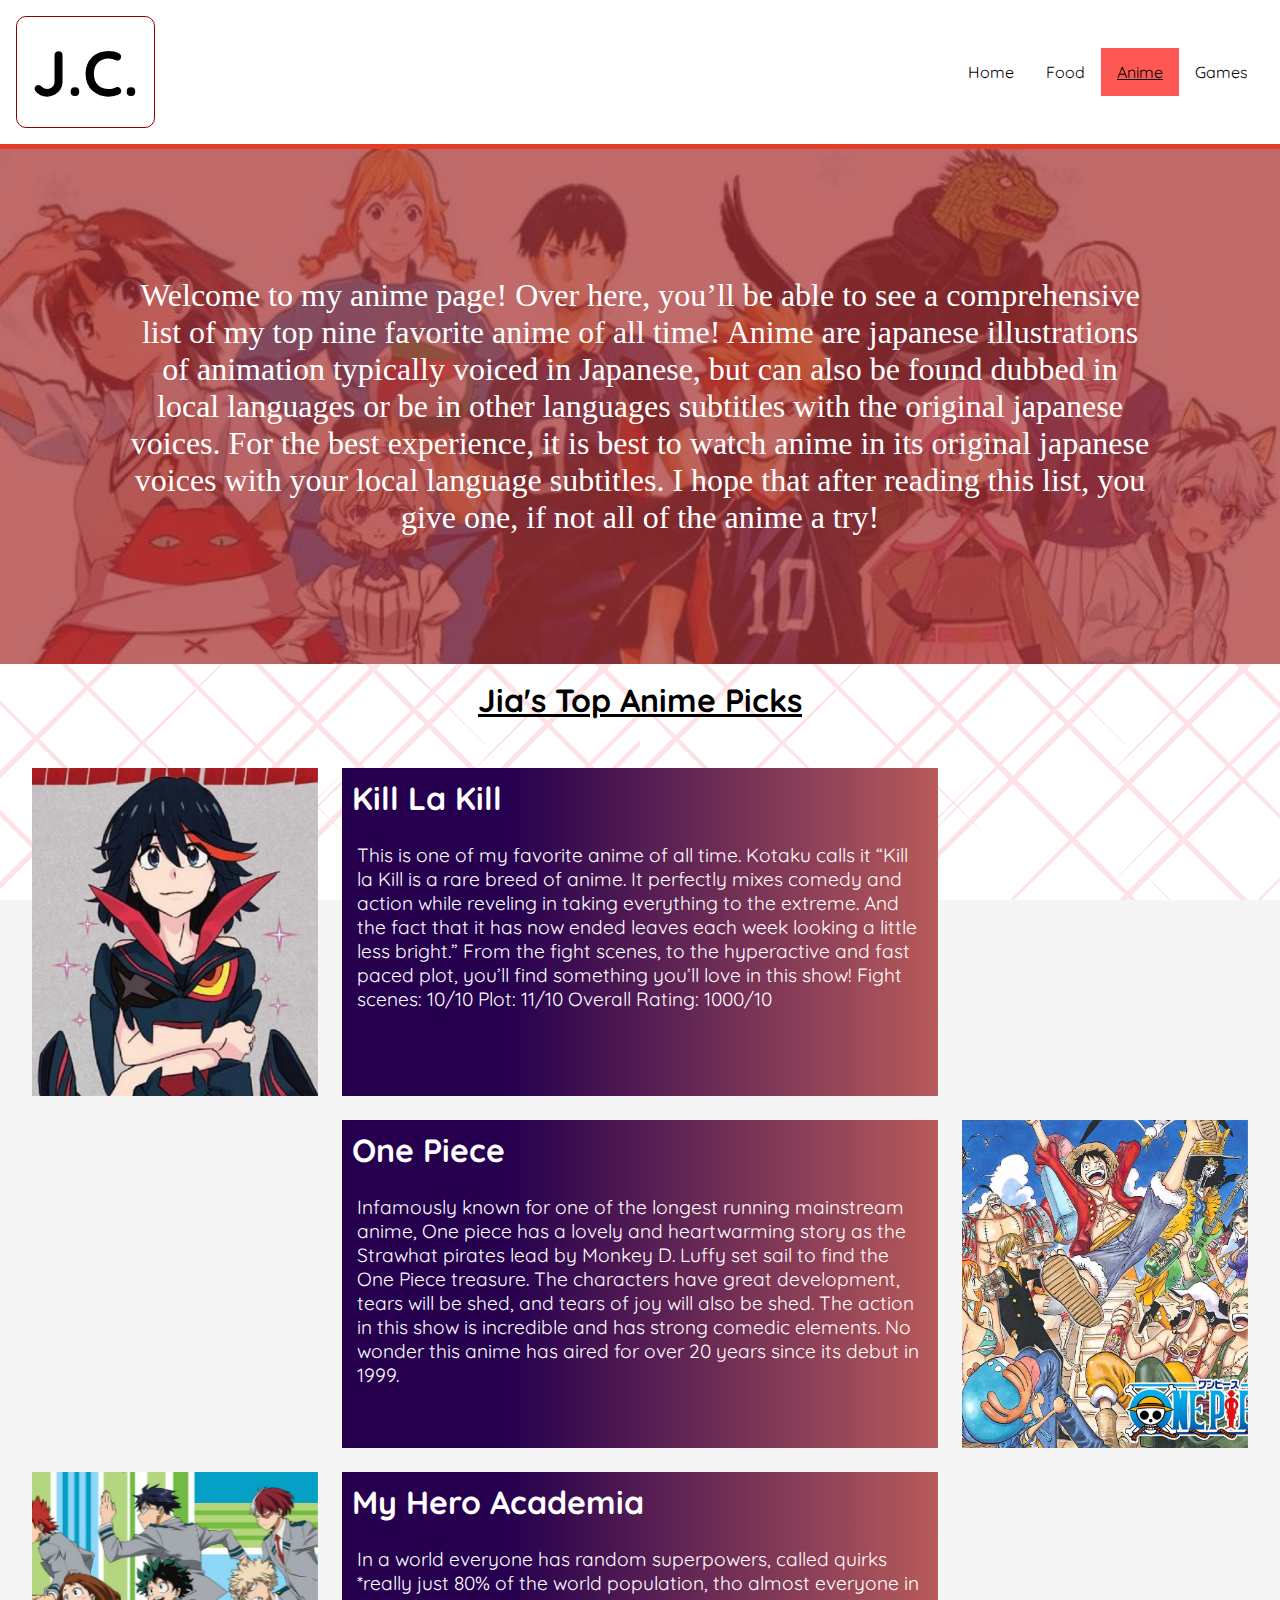
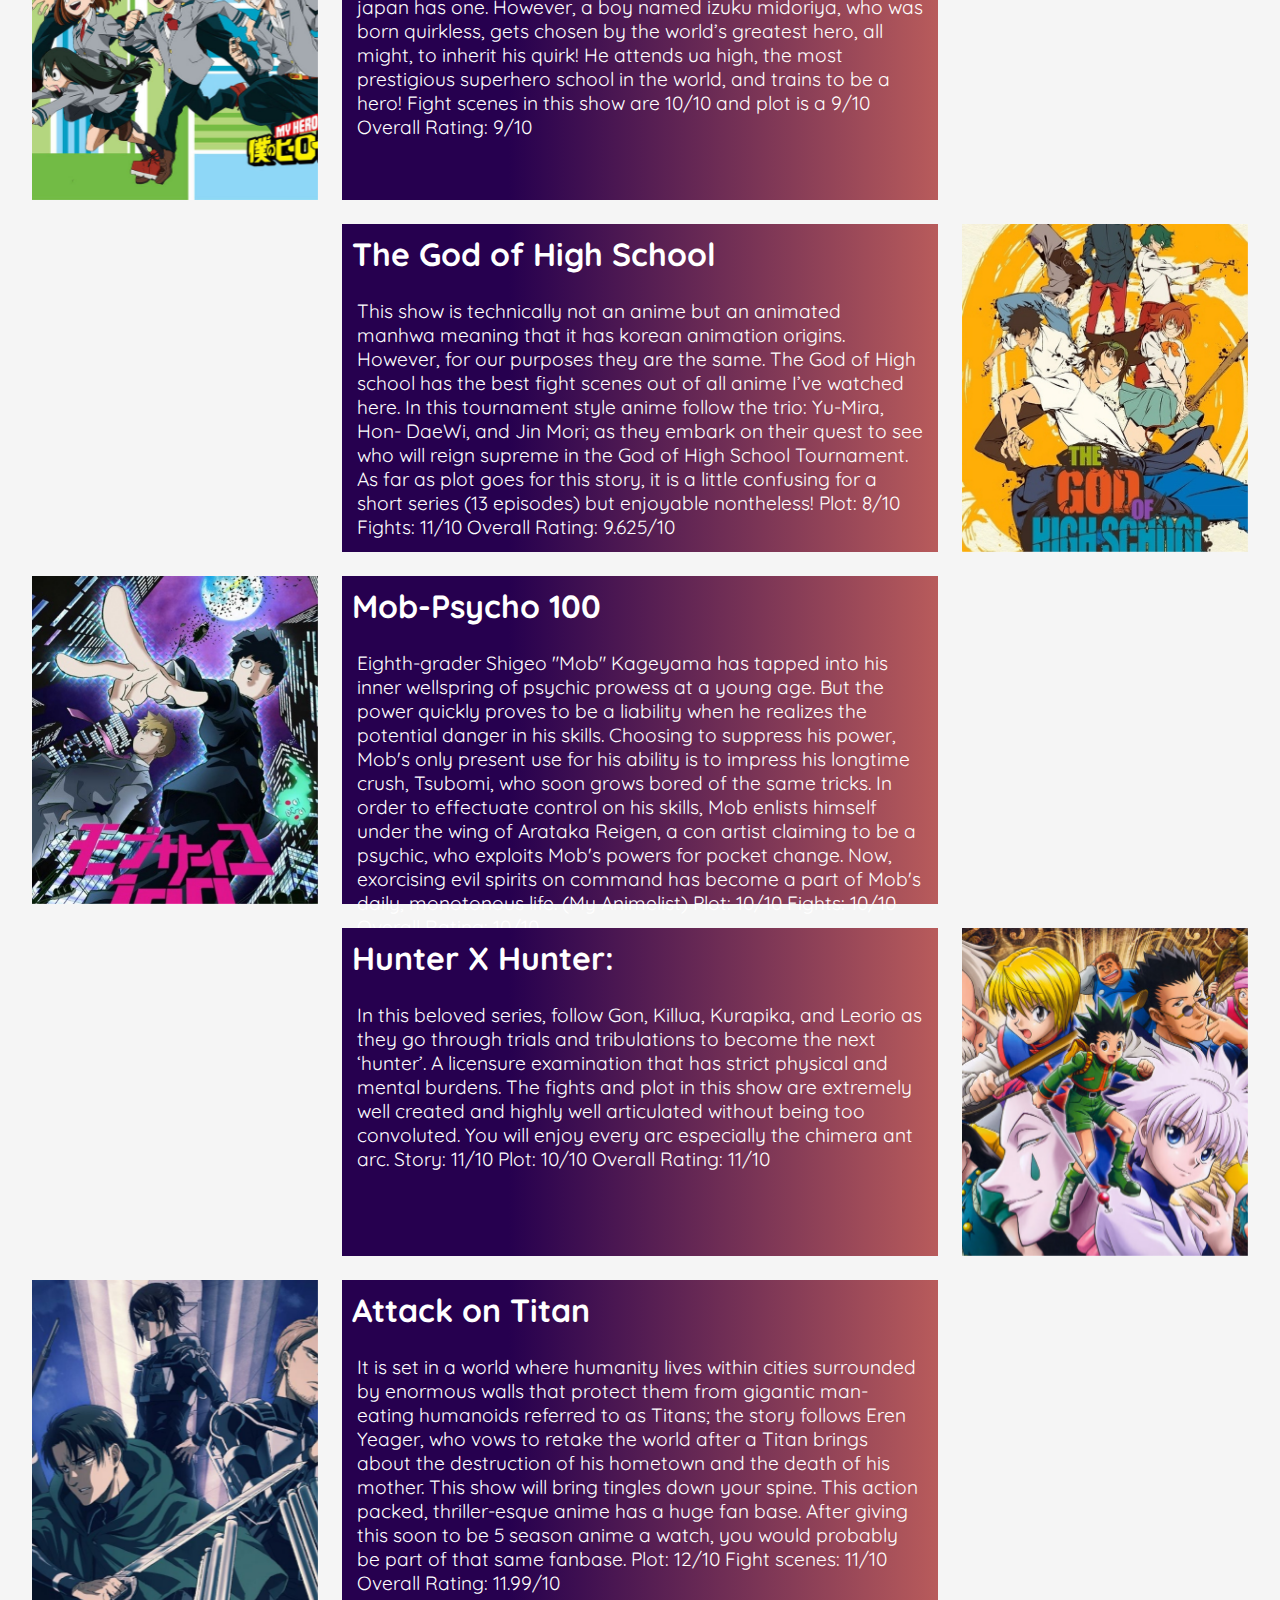
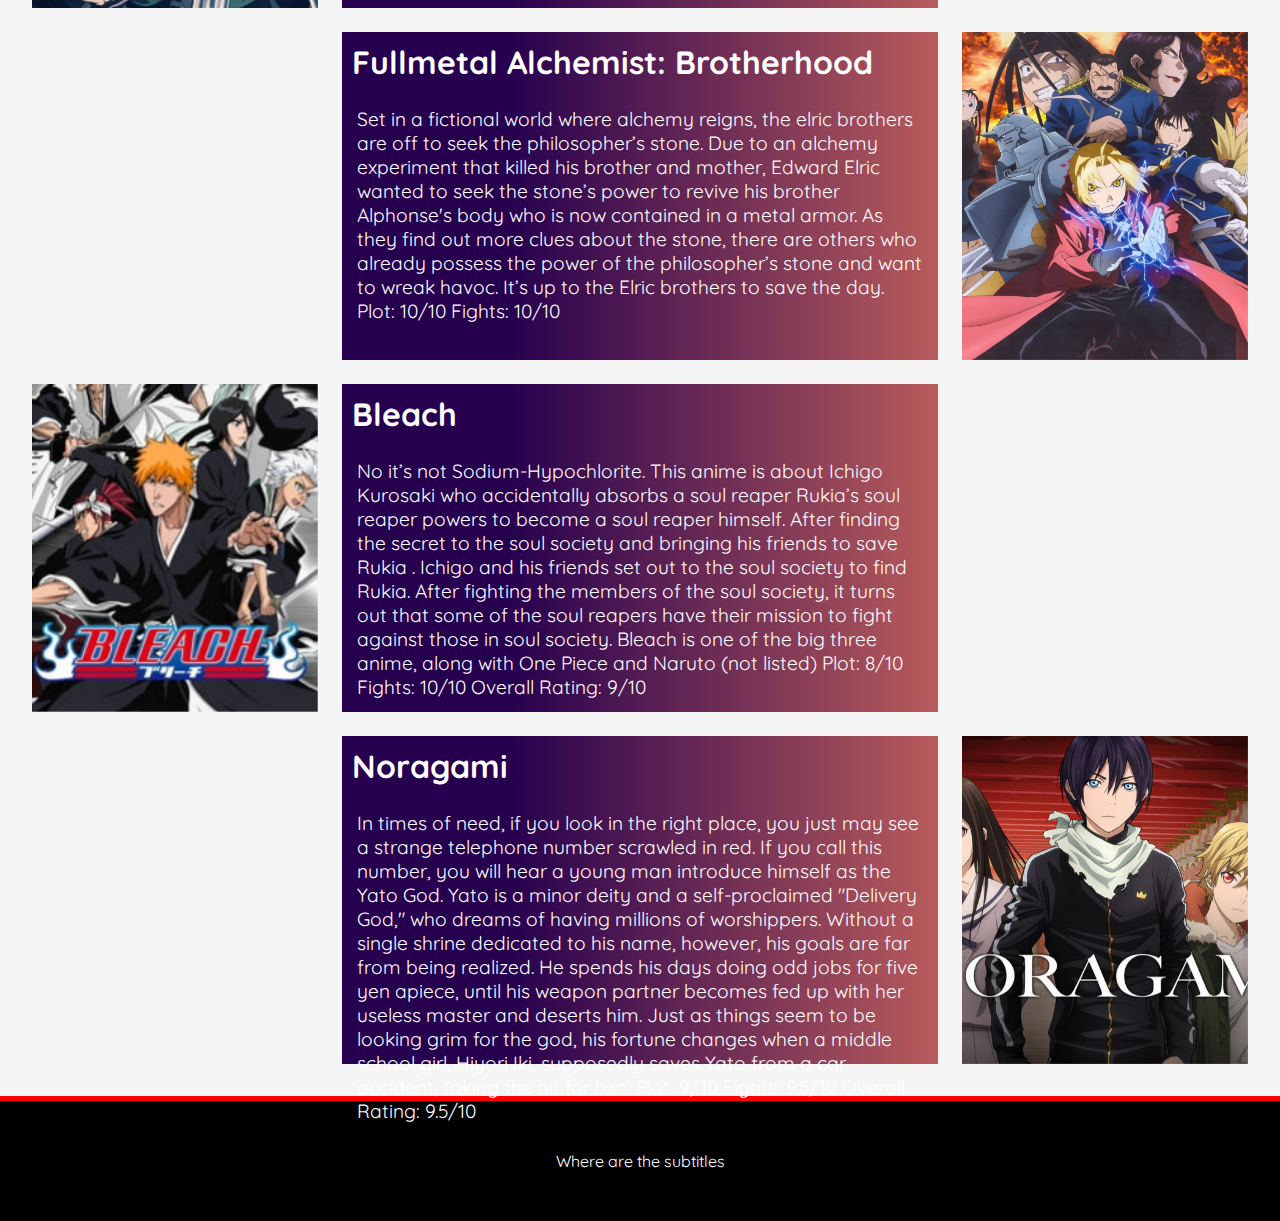
==== anime.html @ fa194b2b "Add files via upload" ====
<!DOCTYPE html> 
<html lang="en">
<head>
    <meta charset="UTF-8">
    <link href="styling.css" type="text/css" rel="stylesheet"/>
    <meta name="viewport" content="width=device-width, initial-scale=1.0">
    <link rel="stylesheet" href="https://fonts.googleapis.com/css?family=Quicksand">
    <title>homepage</title>
</head>

<body>
    <a class = "skip" href="#skip">Skip to Main Content</a>     
    <header>
        <h1>J.C.</h1>
        <nav>
            <ul class="nav_links">
                <li><a href="index.html">Home</a></li>
                <li><a href="food.html">Food</a></li>
                <li class="current"><a href="anime.html">Anime</a></li>
                <li><a href="games.html">Games</a></li>
            </ul>
        </nav>
    </header>

<div class="foodbio">
    <p>
        Welcome to my anime page! Over here, you’ll be able to see a comprehensive list of my top nine favorite anime of all time! 
        Anime are japanese illustrations of animation typically voiced in Japanese, but can also be found dubbed in local languages or 
        be in other languages subtitles with the original japanese voices. For the best experience, it is best to watch anime in its 
        original japanese voices with your local language subtitles. I hope that after reading this list, you give one, if not all of 
        the anime a try!

    </p>
    <img src="Images/animeimages.jpg" alt="anime">
</div>

<div class="foodtitle">
    <h1>Jia's Top Anime Picks</h1>
</div>

<div class="animecontainer" id="skip">
    <div class="animegallery">
        
        <div class= animepic1>
            <img src="Images/KLK_para.jpg" alt="klk" class="galleryimg">
        </div>

        <div class="animereview1">
            <h1>Kill La Kill</h1>
            <p>
                This is one of my favorite anime of all time.
                Kotaku calls it “Kill la Kill is a rare breed of anime. It perfectly mixes comedy and action while reveling in taking everything to the extreme. And the fact that it has now ended leaves each week looking a little less bright.” 
                From the fight scenes, to the hyperactive and fast paced plot, you’ll find something you’ll love in this show!
                Fight scenes: 10/10 Plot: 11/10
                Overall Rating: 1000/10
            </p>
        </div>

        <div class= animepic2>
            <img src="Images/onepieces.jpg" alt="op" class="galleryimg">
        </div>

        <div class="animereview2">
            <h1>One Piece</h1>
            <p>
                Infamously known for one of the longest running mainstream anime, 
                One piece has a lovely and heartwarming story as the Strawhat pirates lead by Monkey D. Luffy 
                set sail to find the One Piece treasure. The characters have great development, tears will be shed, and 
                tears of joy will also be shed. The action in this show is incredible and has strong comedic elements. 
                No wonder this anime has aired for over 20 years since its debut in 1999. 
            </p>
        </div>

        <div class= animepic3>
            <img src="Images/Myheroacademia.jpg" alt="bha" class="galleryimg">
        </div>

        <div class="animereview3">
            <h1>My Hero Academia</h1>
            <p>
                In a world everyone has random superpowers, called quirks *really just 80% of the world population, 
                tho almost everyone in japan has one. However, a boy named izuku midoriya, who was born quirkless, gets 
                chosen by the world’s greatest hero, all might, to inherit his quirk! He attends ua high, the most prestigious 
                superhero school in the world, and trains to be a hero! Fight scenes in this show are 10/10 and plot is a 9/10
                Overall Rating: 9/10
            </p>
        </div>

        <div class= animepic4>
            <img src="Images/TheGodofHighschool.jpg" alt="godhs" class="galleryimg">
        </div>

        <div class="animereview4">
            <h1>The God of High School</h1>
            <p>
                This show is technically not an anime but an animated manhwa meaning that it has korean animation origins. 
                However, for our purposes they are the same. The God of High school has the best fight scenes out of all anime 
                I’ve watched here. In this tournament style anime follow the trio: Yu-Mira, Hon- DaeWi, and Jin Mori; as they 
                embark on their quest to see who will reign supreme in the God of High School Tournament. As far as plot goes 
                for this story, it is a little confusing for a short series (13 episodes) but enjoyable nontheless!

                Plot: 8/10 Fights: 11/10
                Overall Rating: 9.625/10
                
            </p>
        </div>

        <div class= animepic5>
            <img src="Images/Mob_Psycho.jpg" alt="mob" class="galleryimg">
        </div>

        <div class="animereview5">
            <h1>Mob-Psycho 100</h1>
            <p>
                Eighth-grader Shigeo "Mob" Kageyama has tapped into his inner wellspring of psychic 
                prowess at a young age. But the power quickly proves to be a liability when he realizes 
                the potential danger in his skills. Choosing to suppress his power, Mob's only present use 
                for his ability is to impress his longtime crush, Tsubomi, who soon grows bored of the same tricks.
                In order to effectuate control on his skills, Mob enlists himself under the wing of 
                Arataka Reigen, a con artist claiming to be a psychic, who exploits Mob's powers for 
                pocket change. Now, exorcising evil spirits on command has become a part of Mob's daily, 
                monotonous life. (My Animelist) Plot: 10/10 Fights: 10/10
                Overall Rating: 10/10
                
            </p>
        </div>


        <div class= animepic6>
            <img src="Images/HunterxHunter.jpg" alt="hh" class="galleryimg">
        </div>

        <div class="animereview6">
            <h1>Hunter X Hunter:</h1>
            <p>
                In this beloved series, follow Gon, Killua, Kurapika, and Leorio as they go through trials 
                and tribulations to become the next ‘hunter’. A licensure examination that has strict physical 
                and mental burdens. The fights and plot in this show are extremely well created and highly well 
                articulated without being too convoluted. You will enjoy every arc especially the chimera ant arc. 
                Story: 11/10 Plot: 10/10
                Overall Rating: 11/10
                
                
            </p>
        </div>

        <div class= animepic7>
            <img src="Images/AttackonTitan.jpg" alt="aot" class="galleryimg">
        </div>

        <div class="animereview7">
            <h1>Attack on Titan</h1>
            <p>
                It is set in a world where humanity lives within cities surrounded by 
                enormous walls that protect them from gigantic man-eating humanoids referred 
                to as Titans; the story follows Eren Yeager, who vows to retake the world after 
                a Titan brings about the destruction of his hometown and the death of his mother. 
                This show will bring tingles down your spine. This action packed, thriller-esque 
                anime has a huge fan base. After giving this soon to be 5 season anime a watch, 
                you would probably be part of that same fanbase.
                Plot: 12/10 Fight scenes: 11/10
                Overall Rating: 11.99/10
                
            </p>
        </div>

        <div class= animepic8>
            <img src="Images/FMA.jpg" alt="fma" class="galleryimg">
        </div>

        <div class="animereview8">
            <h1>Fullmetal Alchemist: Brotherhood</h1>
            <p>
                Set in a fictional world where alchemy reigns, the elric brothers are off to seek the 
                philosopher’s stone. Due to an alchemy experiment that killed his brother and mother, 
                Edward Elric wanted to seek the stone’s power to revive his brother Alphonse's body 
                who is now contained in a metal armor. As they find out more clues about the stone, 
                there are others who already possess the power of the philosopher’s stone and want to 
                wreak havoc. It’s up to the Elric brothers to save the day.
                Plot: 10/10 Fights: 10/10
                
            </p>
        </div>

        <div class= animepic9>
            <img src="Images/Bleach_1.jpg" alt="Bleach" class="galleryimg">
        </div>

        <div class="animereview9">
            <h1>Bleach</h1>
            <p>
                No it’s not Sodium-Hypochlorite. This anime is about Ichigo Kurosaki 
                who accidentally absorbs a soul reaper Rukia’s soul reaper powers to become a 
                soul reaper himself. After finding the secret to the soul society and bringing his 
                friends to save Rukia . Ichigo and his friends set out to the soul society to find Rukia. 
                After fighting the members of the soul society, it turns out that some of the soul reapers 
                have their mission to fight against those in soul society. Bleach is one of the big three 
                anime, along with One Piece and Naruto (not listed)
                
                Plot: 8/10 Fights: 10/10 Overall Rating: 9/10
                
            </p>
        </div>

        <div class= animepic10>
            <img src="Images/Noragami.jpeg" alt="Bleach" class="galleryimg">
        </div>

        <div class="animereview10">
            <h1>Noragami</h1>
            <p>
                In times of need, if you look in the right place, you just may see a strange
                 telephone number scrawled in red. If you call this number, you will hear a young 
                 man introduce himself as the Yato God. Yato is a minor deity and a self-proclaimed 
                 "Delivery God," who dreams of having millions of worshippers. Without a single shrine 
                 dedicated to his name, however, his goals are far from being realized. He spends his 
                 days doing odd jobs for five yen apiece, until his weapon partner becomes fed up with 
                 her useless master and deserts him. Just as things seem to be looking grim for the god, 
                 his fortune changes when a middle school girl, Hiyori Iki, supposedly saves Yato from a 
                 car accident, taking the hit for him. 
                Plot: 9/10 Fights: 9.5/10 Overall Rating: 9.5/10
                
            </p>
        </div>


    </div>
</div>

<footer>
    <p>Where are the subtitles</p>
</footer>

</body>


</html>
---- styling.css ----
html, body, header, footer, hgroup, nav, article, section, figure,
figcaption, h1, h2, h3, ul, li, body, div, p, img {
    margin: 0;
    padding: 0;
    font-size: 100%;
    vertical-align: baseline;
    border: 0;
    
}

a.skip{
    background: white;
    left: 0;
    padding: 6px;
    position: absolute;
    top: -40px;
    -webkit-transition: top 1s ease-out;
    transition: top 1s ease-out;
    z-index: 1;
  }
  
  a.skip:focus{
    top:20px;
    color: black;
    text-decoration-style: solid;
  }
  
  *:focus{
    border: 2px solid black;
  }

/**
    This is the entire set up for the body, nav, header, and footer
**/

body{
    font-family: "Quicksand";
    background-image: url(Images/CUT.png);
    background-color: whitesmoke;
    background-attachment: fixed;
    background-repeat: repeat;
    background-size: 50%;
    margin: 0;

}

header {
    display: flex;
    justify-content: space-between;
    align-items: center;
    background-color: white;
    padding: 1em;
    border-bottom: 5px solid #e43c25;
}

header h1{
    font-size: 4em;
    color: black;
    text-align: left;
    border: 1px solid darkred;
    border-radius: 10px;
    padding: 15px;
}

footer{
    border-top: 5px solid red;
    background-color: black;
    color: white;
    padding: 50px;
    text-align: center;
}

ul {
    list-style-type: none;
    margin: 0;
    padding: 0;
    overflow: hidden;
    background-color: rgb(255, 255, 255);
  }
  
li {
    float: left;
  }
  
li a {
    display: inline-block;
    color: rgb(0, 0, 0);
    text-align: center;
    padding: 14px 16px;
    text-decoration: none;
  }
  
li a:hover:not(.active) {
    background-color: #b33d3d;
  }
  
ul li.current{
    background-color: #fd5853;
  }
li.current a{
    text-decoration: underline;
}

/**
    HomePage
**/

.bio{
    display: flex;
    padding-top: 2em;
    padding-bottom: 2em;
    padding-left: 15em;
    padding-right: 15em;
    font-family: "Oswald";
    background: rgb(36,0,0);
    background: linear-gradient(90deg, rgba(36,0,0,1) 53%, rgba(172,0,0,1) 100%);
    box-shadow: 0 8px 6px -6px black;
}

.biotextbox{
    padding: 1em;
    color: white;
    text-align: left;
    align-items: center;
}

.biotextbox h1{
    padding-bottom: .5em;
    font-size: 4em;
    border-bottom: 1px solid white;
}

.biotextbox p{
    padding-top: 2em;
    padding-bottom: 2em;
}

.jiapic img{
    margin-left: auto;
    margin-right: auto;
    border: 1px solid #ddd;
    border-radius: 4px;
    padding: 5px;
}
/**
    This is set up for everything in the container, gallary, and other things
**/

.biocontainer, .gamecontainer, .animecontainer{
    padding: 2em;
}

.biogallery{
    display: grid;
    grid-template-columns: repeat(8, 1fr);
    grid-template-rows: repeat(12, 5vw);
    grid-gap: 1.5rem;
    
}

.galleryimg{
    opacity: 1;
    width: 100%;
    height: 100%;
    object-fit: cover;
    display: block;
    transition: .5s ease;
    backface-visibility: hidden;
}

.biogallery p{
    display: flex;
    justify-content: center;
    color: white;
    font-size: 2em;
}

.pic1:hover, .pic2:hover, .pic3:hover, .pic4:hover, .pic5:hover, .pic6:hover{
    opacity: .1;
}

.overlay1, .overlay2, .overlay3, .overlay4, .overlay5, .overlay6{
    background-color:rebeccapurple;
    text-align: center;
    font-size: 1em;
    font-style: italic;
    padding-top: 9em;
}

.gallerytext img, .gallerytext2 img, .gallerytext3 img, .foodbio img{
    position: absolute;
    left: 0;
    top: 0;
    width: 100%;
    height: auto;
    opacity: 0.3;
    min-width: 100%;
    min-height: 100%
}

.gallerytext h1, .gallerytext2 h1, .gallerytext3 h1{
    color: white;
    font-size: 4em;
    font-style: italic;
    position: relative;
    z-index: 2;
    padding: 15px;
}

/**
    This is where the pictures, textbox placement on the grid goes.
**/

.gallerytext{
    position: relative;
    overflow: hidden;
    z-index: 2;
    background-color: brown;
    grid-column: 1 / span 4;
    grid-row: 1 / span 4;
    box-shadow: 0 8px 6px -6px black;
}

.pic1, .overlay1{
    transition: .5s ease;
    grid-column: 5 / span 2;
    grid-row: 1 / span 4;
    box-shadow: 0 8px 6px -6px black;
}

.pic2, .overlay2{
    transition: .5s ease;
    grid-column: 7 / span 2;
    grid-row: 1 / span 4;
    box-shadow: 0 8px 6px -6px black;
}

.gallerytext2{
    position: relative;
    overflow: hidden;
    z-index: 2;
    background-color: brown;
    grid-column: 5 / span 4;
    grid-row: 5 / span 4;
    box-shadow: 0 8px 6px -6px black;
}

.pic3, .overlay3{
    transition: .5s ease;
    grid-column: 1 / span 2;
    grid-row: 5 / span 4;
    box-shadow: 0 8px 6px -6px black;
}

.pic4, .overlay4{
    transition: .5s ease;
    grid-column: 3 / span 2;
    grid-row: 5 / span 4;
    box-shadow: 0 8px 6px -6px black;
}

.gallerytext3{
    position: relative;
    overflow: hidden;
    z-index: 2;
    background-color: brown;
    grid-column: 1 / span 4;
    grid-row: 9 / span 4;
    box-shadow: 0 8px 6px -6px black;
}

.pic5, .overlay5{
    transition: .5s ease;
    grid-column: 5 / span 2;
    grid-row: 9 / span 4;
    box-shadow: 0 8px 6px -6px black;
}

.pic6, .overlay6{
    transition: .5s ease;
    grid-column: 7 / span 2;
    grid-row: 9 / span 4;
    box-shadow: 0 8px 6px -6px black;
}

/**
    Food Page
**/

.foodbio{
    display: flex;
    position: relative;
    overflow: hidden;
    z-index: 2;
    padding: 8em;
    background-color: brown;
}

.foodbio p{
    color: white;
    font-size: 2em;
    align-content: center;
    z-index: 2;
    text-align: center;
    font-family: "Oswald";
}

.foodcontainer{
    margin: auto;
    display: flex;
    flex-wrap: wrap;
    justify-content: center;
    align-items: flex-start;
}

.foodtitle{
    color: rgb(0, 0, 0);
    text-align: center;
    font-size: 2em;
    padding: 0.5em;
    text-decoration: underline;
}

.foodcontainer h2{
    font-size: 2em;
}

.foodcontainer a:visited{
    color: purple;
}

.foodcontainer a:link{
    color: darkred;
}

.foodcontainer p{
    padding: 5px;
}

.review{
    margin: 10px;
    height: 425px;
    width: 425px;
    padding: 1em;
    background: rgba(122, 104, 104, 0.404);
    text-align: center;
}

.review img{
    margin-left: auto;
    margin-right: auto;
    border: 1px solid #ddd;
    border-radius: 4px;
    padding: 5px;
    width: 225px;
    height: 225px;
    object-fit: cover;
}

/**
    Video Game Page
**/

#gametext p{
    color: white;
    align-content: center;
    position: relative;
    overflow: hidden;
    z-index: 2;
    padding: 5em;
    font-size: 1.2em;
}
#gametext2 p, #gametext3 p{
    color: white;
    align-content: center;
    position: relative;
    padding: 5em;
    font-size: 1em;
}

#f2{
    animation-delay: -3s; 
}

.gameimg{
    animation-name: fade;
    animation-iteration-count: infinite;
    animation-duration: 10s;
    min-width: 100%;
    min-height: 100%
    
}

.textcontainer {
    font-style: italic;
    text-align: center;
    background-color: white;
    height: 25px;
  }
  

@keyframes fade {
    0% {opacity: .0;}
    20% {opacity: .3;}
    33% {opacity: .1;}
    53% {opacity: 0;}
}

/**
    Game Gallery
**/

.gamegallery{
    display: grid;
    grid-template-columns: repeat(8, 1fr);
    grid-template-rows: repeat(18, 5vw);
    grid-gap: 1.5rem;
}

.picturecaption {
    grid-column: 5 / span 4;
    grid-row: 5 / span 4;
    width: 100%;
    margin-bottom: 25px;
  }

.filler{
    grid-column: 5 / span 4;
    grid-row: 1 / span 4;
}

.picturecaption2 {
    grid-column: 1 / span 4;
    grid-row: 5 / span 4;
    width: 100%;
    margin-bottom: 25px;
  }

.gamevideo{
    display: flex;
    align-items: center;
    justify-content: center;
    min-width: 100%; 
    min-height: 100%;
    width: auto; 
    height: auto; 
    grid-column: 1 / span 4;
    grid-row: 9 / span 4;
}

.gametext {
    grid-column: 5 / span 4;
    grid-row: 9 / span 4;
    background-color: brown;
  }

.gamevideo2{
    display: flex;
    align-items: center;
    justify-content: center;
    min-width: 100%; 
    min-height: 100%;
    width: auto; 
    height: auto;
    grid-column: 5 / span 4;
    grid-row: 13 / span 4;
}

.gametext2{
    grid-column: 1 / span 4;
    grid-row: 13 / span 4;
    background-color: brown;
  }


/**
  Anime Page
**/

.animegallery{
    display: grid;
    grid-template-columns: repeat(8, 1fr);
    grid-template-rows: repeat(40, 5vw);
    grid-gap: 1.5rem;
}

.animecontainer h1{
    font-size: 2em;
    padding: 10px;
    color: white;
}

.animecontainer p{
    padding: 15px;
    font-size: 1.2em;
    color: white;
}

.animepic1{
    grid-column: 1 / span 2;
    grid-row: 1 / span 4;
}

.animereview1{
    grid-column: 3 / span 4;
    grid-row: 1 / span 4;
    background: rgb(38,0,79);
    background: linear-gradient(90deg, rgba(38,0,79,1) 28%, rgba(184,91,91,1) 100%);
}

.animepic2{
    grid-column: 7 / span 2;
    grid-row: 5 / span 4;
}

.animereview2{
    grid-column: 3 / span 4;
    grid-row: 5 / span 4;
    background: rgb(38,0,79);
    background: linear-gradient(90deg, rgba(38,0,79,1) 28%, rgba(184,91,91,1) 100%);
}

.animepic3{
    grid-column: 1 / span 2;
    grid-row: 9 / span 4;
}

.animereview3{
    grid-column: 3 / span 4;
    grid-row: 9 / span 4;
    background: rgb(38,0,79);
    background: linear-gradient(90deg, rgba(38,0,79,1) 28%, rgba(184,91,91,1) 100%);
}

.animepic4{
    grid-column: 7 / span 2;
    grid-row: 13 / span 4;
}

.animereview4{
    grid-column: 3 / span 4;
    grid-row: 13 / span 4;
    background: rgb(38,0,79);
    background: linear-gradient(90deg, rgba(38,0,79,1) 28%, rgba(184,91,91,1) 100%);
}

.animepic5{
    grid-column: 1 / span 2;
    grid-row: 17 / span 4;
}

.animereview5{
    grid-column: 3 / span 4;
    grid-row: 17 / span 4;
    background: rgb(38,0,79);
    background: linear-gradient(90deg, rgba(38,0,79,1) 28%, rgba(184,91,91,1) 100%);
}

.animepic6{
    grid-column: 7 / span 2;
    grid-row: 21 / span 4;
}

.animereview6{
    grid-column: 3 / span 4;
    grid-row: 21 / span 4;
    background: rgb(38,0,79);
    background: linear-gradient(90deg, rgba(38,0,79,1) 28%, rgba(184,91,91,1) 100%);
}

.animepic7{
    grid-column: 1 / span 2;
    grid-row: 25 / span 4;
}

.animereview7{
    grid-column: 3 / span 4;
    grid-row: 25 / span 4;
    background: rgb(38,0,79);
    background: linear-gradient(90deg, rgba(38,0,79,1) 28%, rgba(184,91,91,1) 100%);
}

.animepic8{
    grid-column: 7 / span 2;
    grid-row: 29 / span 4;
}

.animereview8{
    grid-column: 3 / span 4;
    grid-row: 29 / span 4;
    background: rgb(38,0,79);
    background: linear-gradient(90deg, rgba(38,0,79,1) 28%, rgba(184,91,91,1) 100%);
}

.animepic9{
    grid-column: 1 / span 2;
    grid-row: 33 / span 4;
}

.animereview9{
    grid-column: 3 / span 4;
    grid-row: 33 / span 4;
    background: rgb(38,0,79);
    background: linear-gradient(90deg, rgba(38,0,79,1) 28%, rgba(184,91,91,1) 100%);
}

.animepic10{
    grid-column: 7 / span 2;
    grid-row: 37 / span 4;
}

.animereview10{
    grid-column: 3 / span 4;
    grid-row: 37 / span 4;
    background: rgb(38,0,79);
    background: linear-gradient(90deg, rgba(38,0,79,1) 28%, rgba(184,91,91,1) 100%);
}


@media screen and (max-width: 850px){
    
    header{
        flex-direction: column;
        flex-wrap: wrap;
        align-items: center;
        justify-content: unset;
    }

    .bio{
        padding: 10px;
        flex-direction: column;
        align-items: center;
    }

    .nav_links{
        padding-top: 10px;
    }
    
    /**
        Bio Stuff
    **/
    .biocontainer, .overlay1, .overlay2, 
    .overlay3, .overlay4, .overlay5, .overlay6{
        display: flex;
        flex-direction: column;
        justify-content: center;
        padding:unset;
    }

    .biocontainer img, .foodbio img, .animecontainer img{
        flex-shrink: 0;
        min-width: 100%;
        min-height: 100%
    }

    .biocontainer p{
        display: flex;
        font-size: 100%;
    }

    .biocontainer h1{
        font-size: 1.5em;
    }

    /**
        Food Stuff
    **/

    .foodbio{
        padding: 2em;
    }
    .foodbio p{
        font-size: unset;
    }

    .review{
        flex-direction: column;
    }

    /**
        Anime Stuff
    **/
    .animecontainer{
        display: flex;
    }

    .animecontainer h1{
        font: unset;
        padding-bottom: unset;
    }

    .animecontainer p{
        display: flex;
        overflow: hidden;
        font-size: 6.5px;
    }
    
}
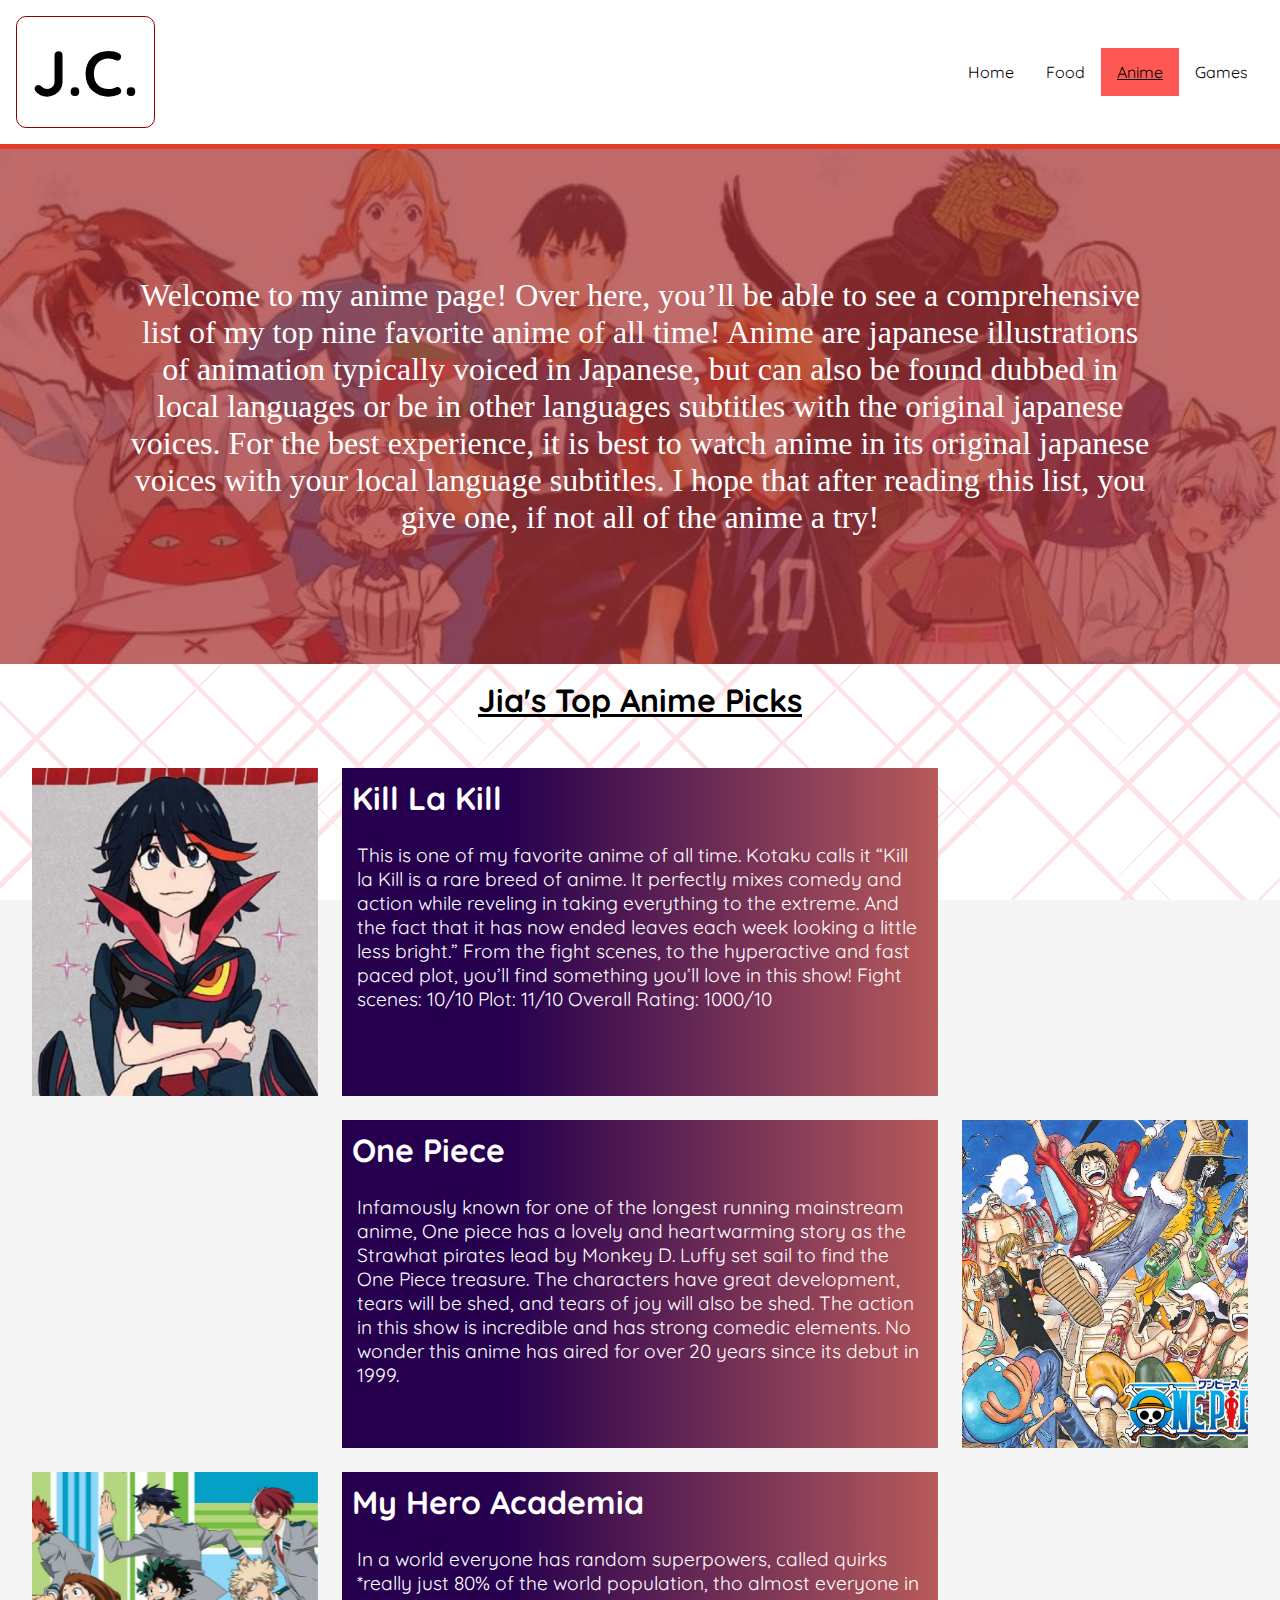
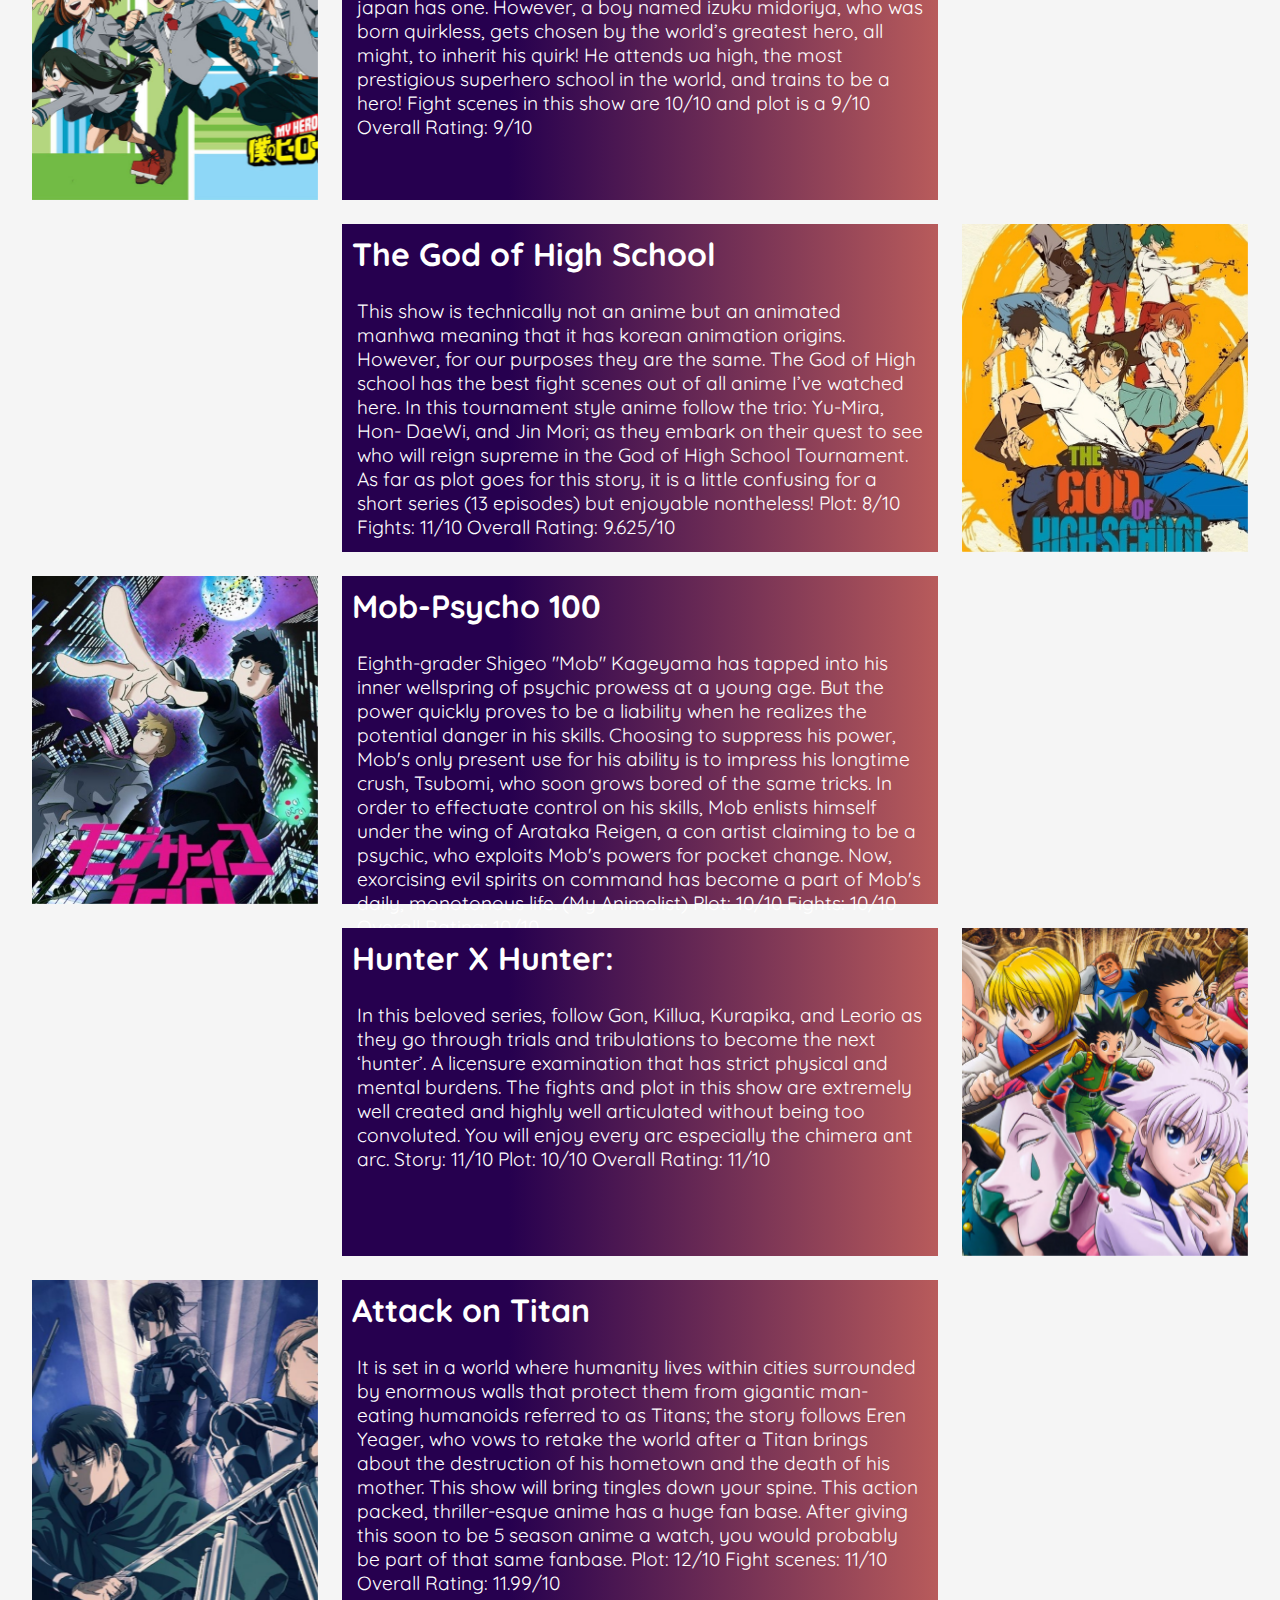
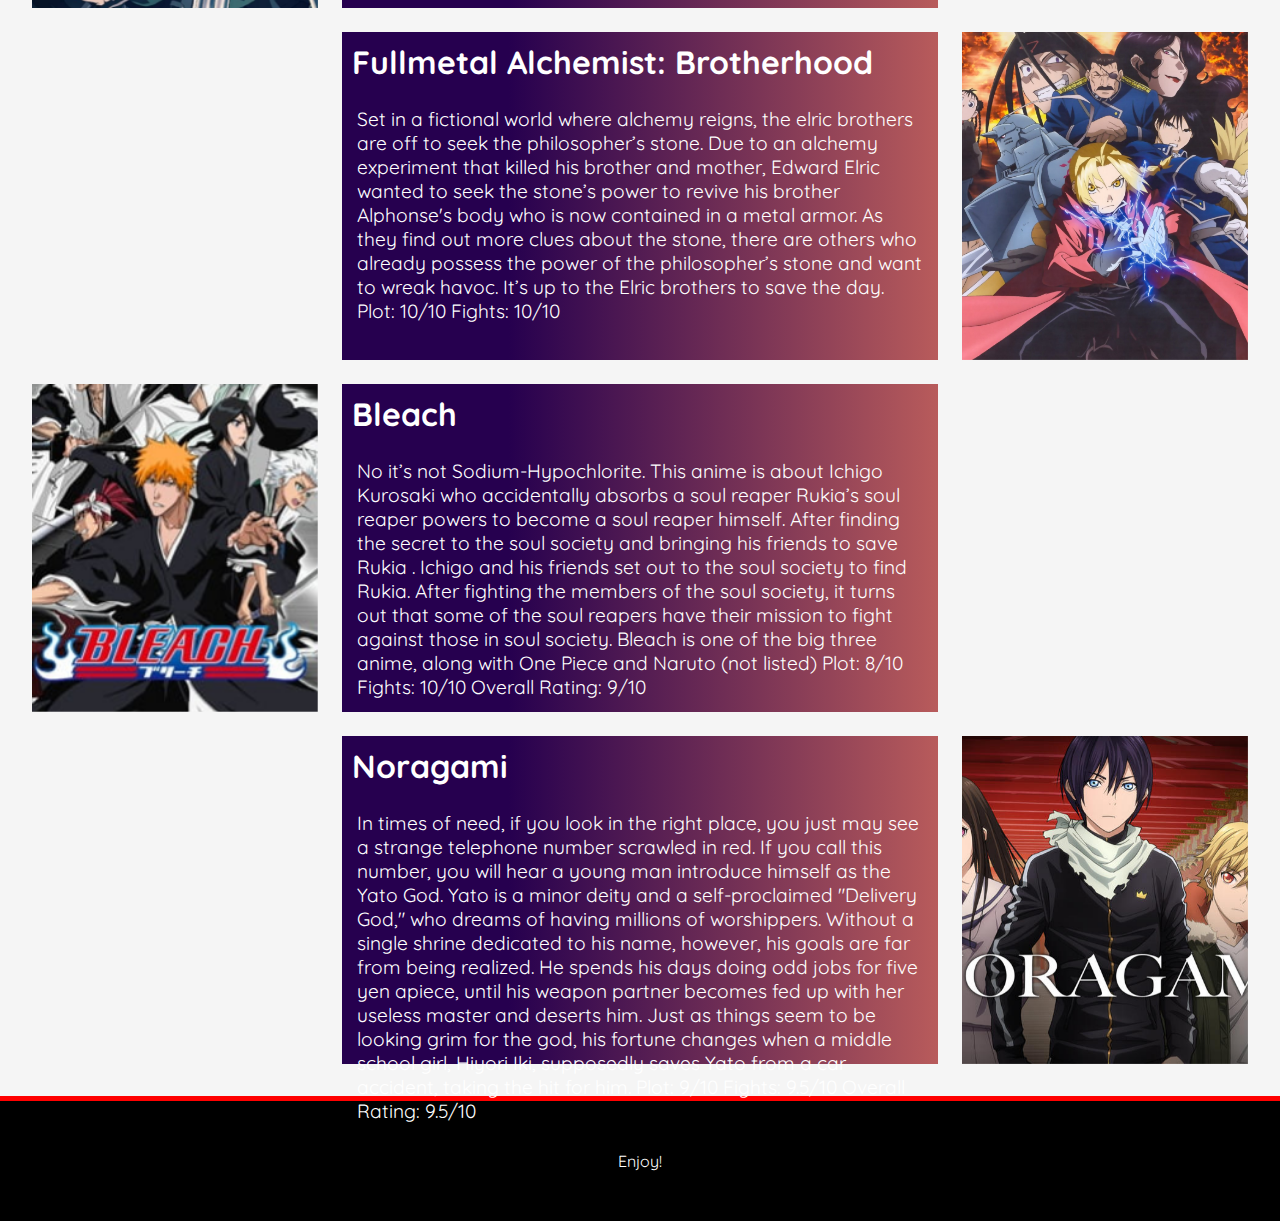
==== commit f495ccbb: "Add files via upload" ====
--- a/anime.html
+++ b/anime.html
@@ -228,7 +228,7 @@
 </div>
 
 <footer>
-    <p>Where are the subtitles</p>
+    <p>Enjoy!</p>
 </footer>
 
 </body>
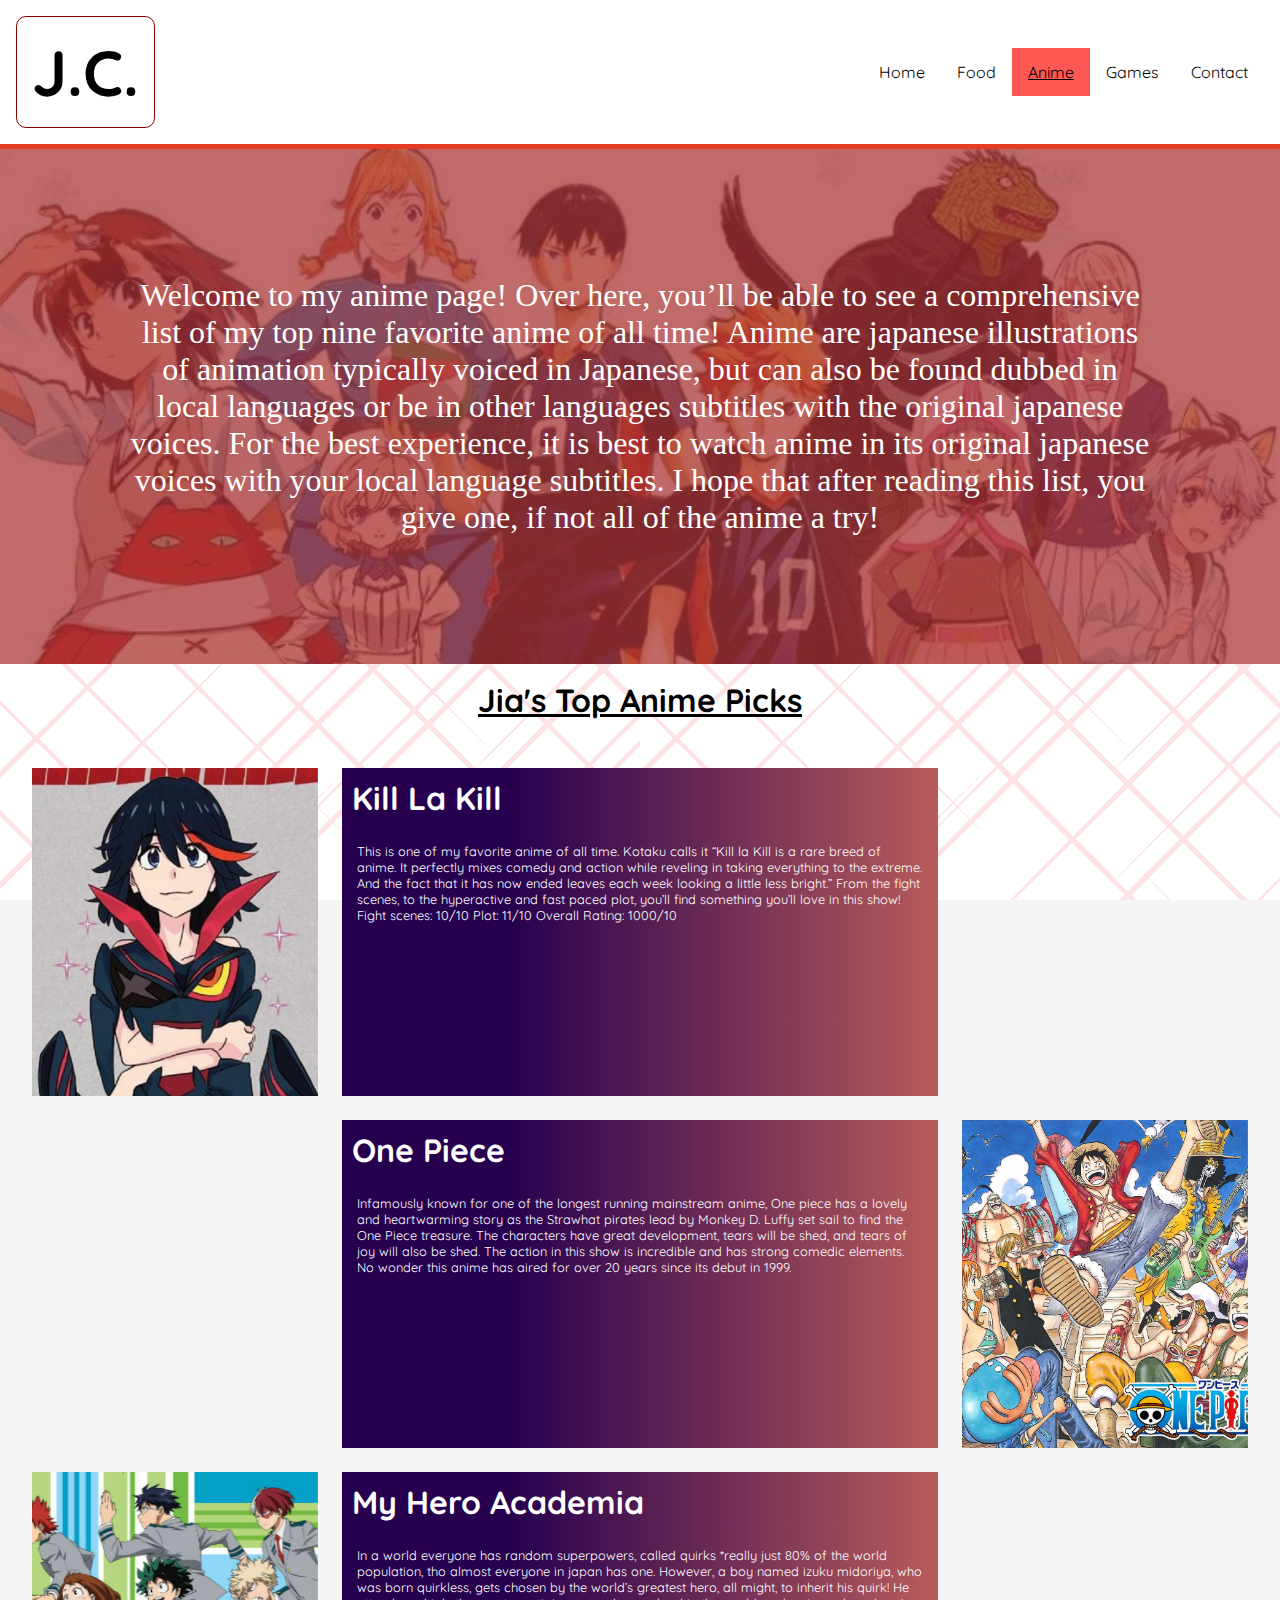
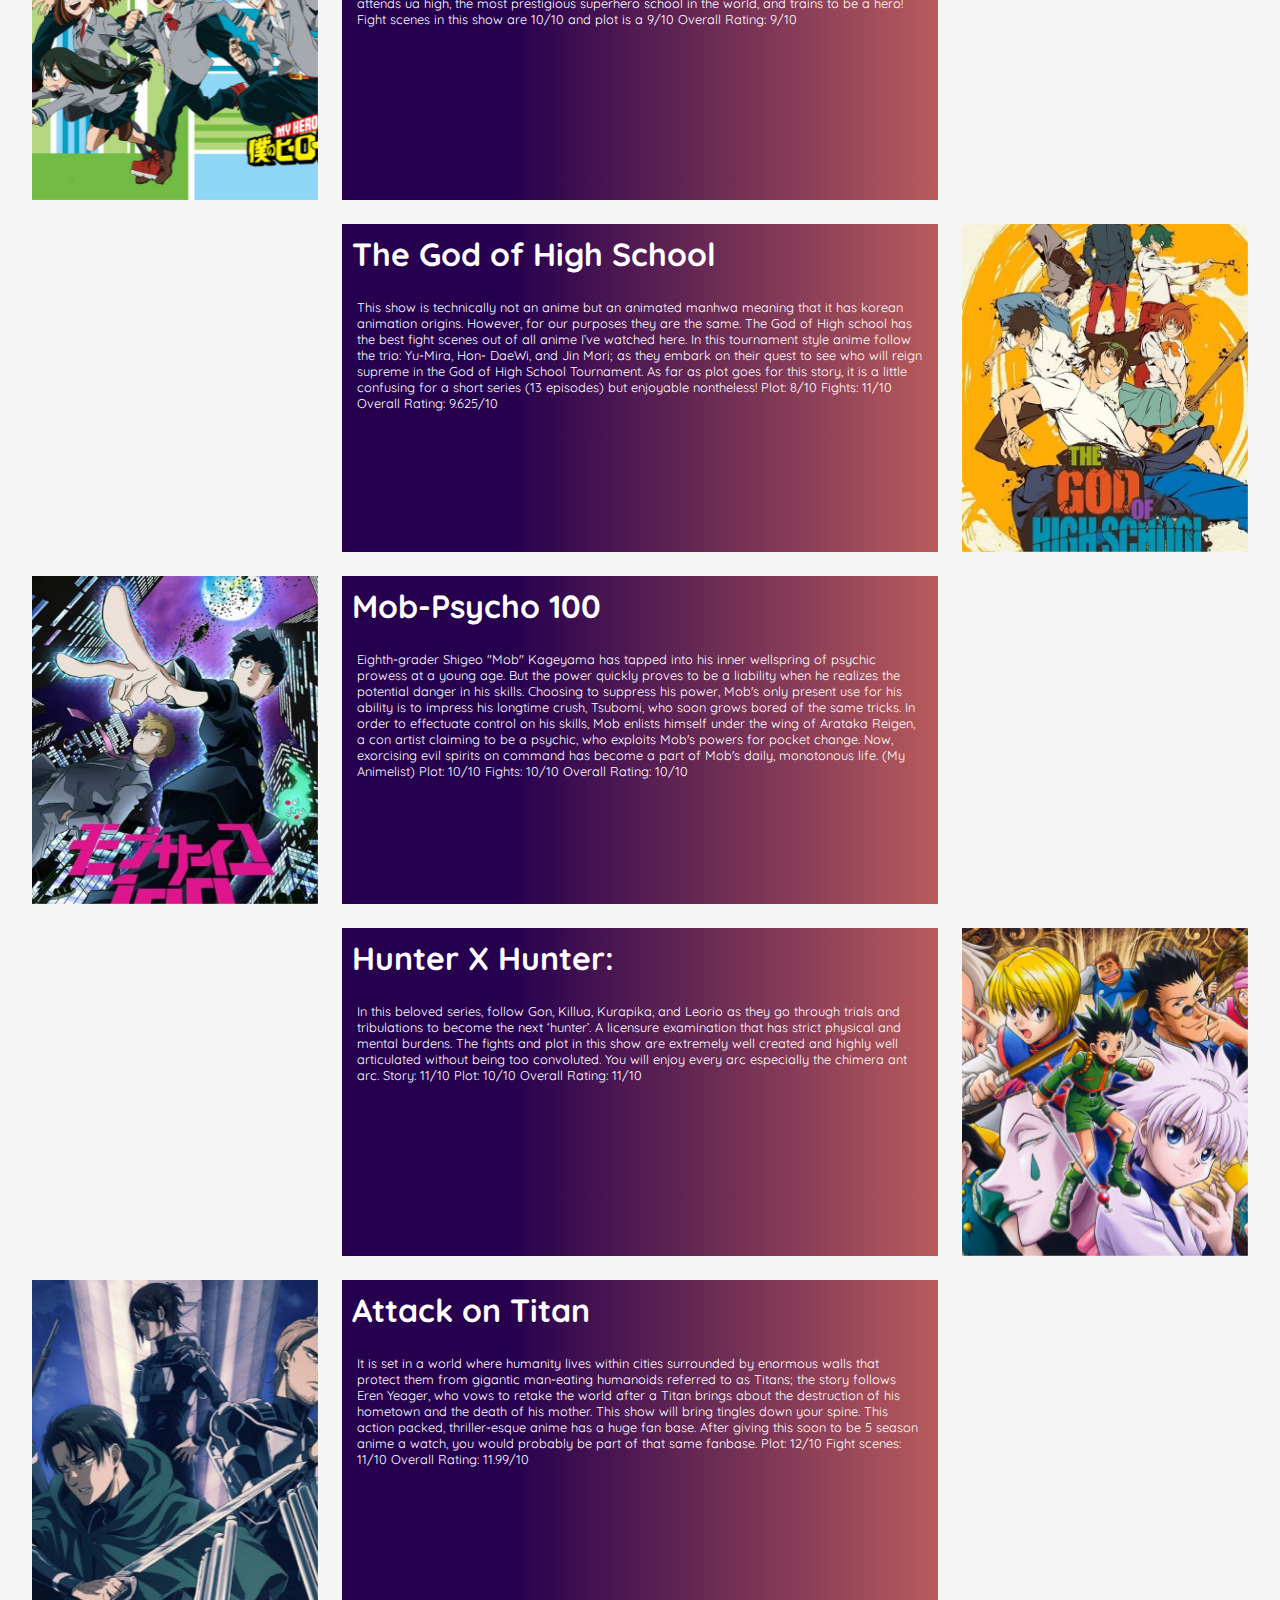
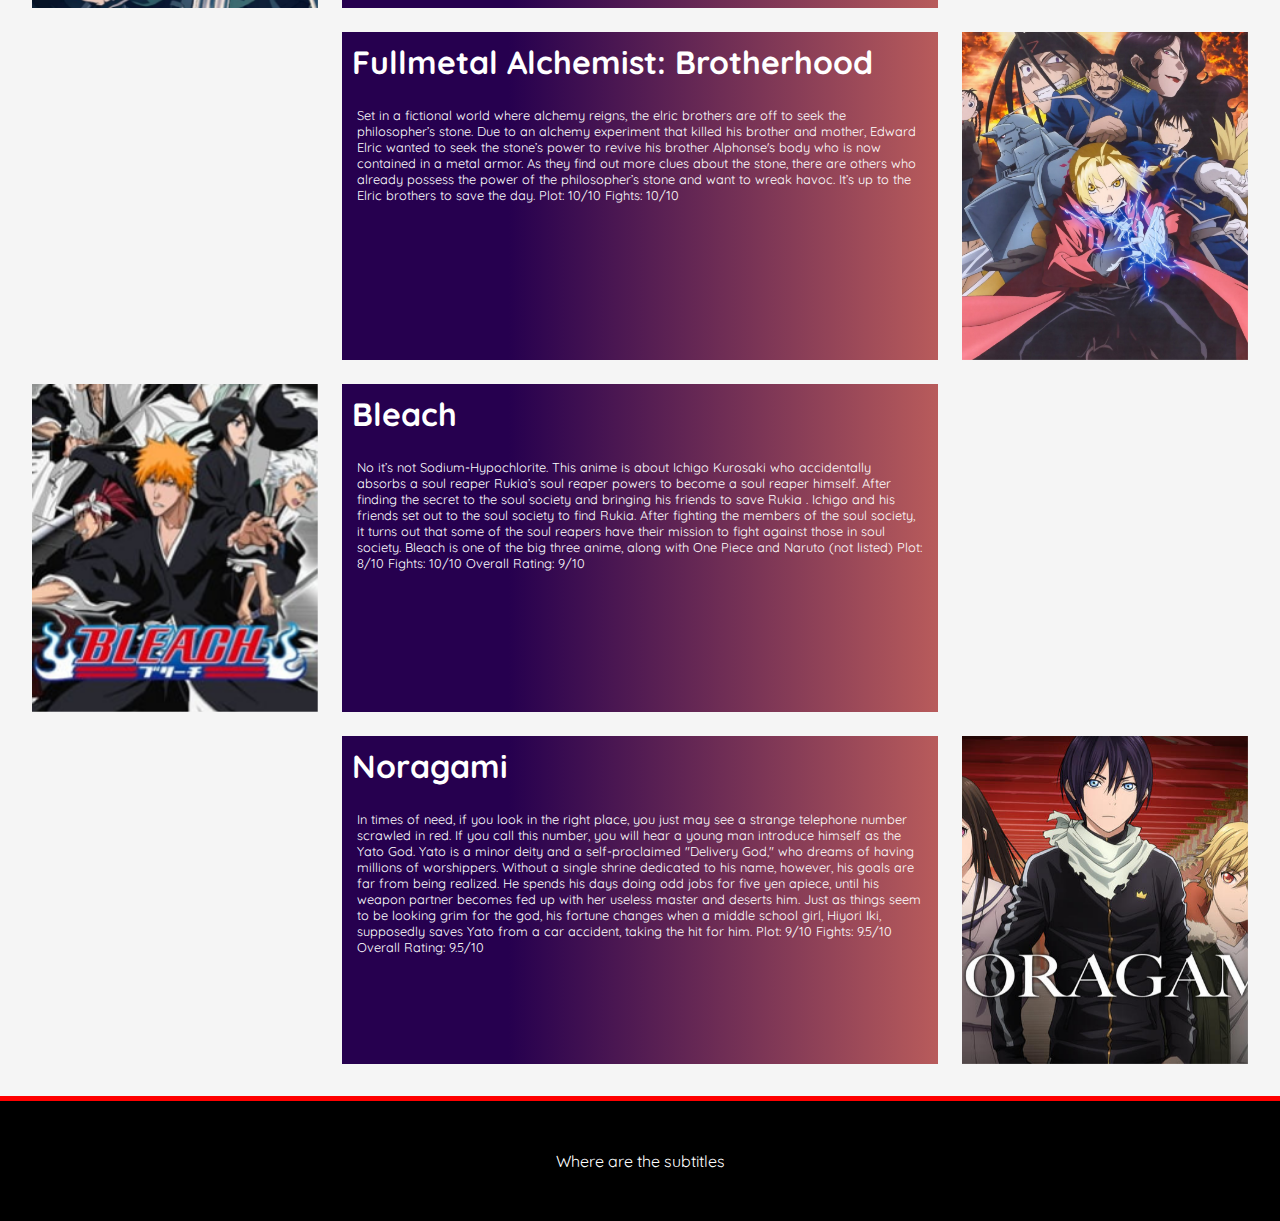
==== commit 9962620a: "Add files via upload" ====
--- a/anime.html
+++ b/anime.html
@@ -18,6 +18,7 @@
                 <li><a href="food.html">Food</a></li>
                 <li class="current"><a href="anime.html">Anime</a></li>
                 <li><a href="games.html">Games</a></li>
+                <li><a href="contact.html">Contact</a></li>
             </ul>
         </nav>
     </header>
@@ -228,7 +229,7 @@
 </div>
 
 <footer>
-    <p>Enjoy!</p>
+    <p>Where are the subtitles</p>
 </footer>
 
 </body>
--- a/styling.css
+++ b/styling.css
@@ -492,7 +492,7 @@
 
 .animecontainer p{
     padding: 15px;
-    font-size: 1.2em;
+    font-size: .8em;
     color: white;
 }
 
@@ -614,6 +614,56 @@
     grid-row: 37 / span 4;
     background: rgb(38,0,79);
     background: linear-gradient(90deg, rgba(38,0,79,1) 28%, rgba(184,91,91,1) 100%);
+}
+
+/*
+    Contact Form
+*/
+
+.contact_container{
+    display: flex;
+    justify-content: center;
+    padding: 4em;
+}
+
+form{
+    padding: 1em;
+    margin-top: 5em;
+    transition: all 4s ease-in-out;
+    width: 700px;
+    border-bottom: 1px solid red;
+    font-size: 21px;
+    margin-bottom: 5em;
+}
+
+.form-control{
+    width: 600px;
+    margin-bottom: 1em;
+    font-size: 18px;
+    padding: .5em;
+    background: transparent;
+    border: none;
+    outline: none;
+    border-bottom: 1px solid black;
+    color: black;
+}
+
+textarea{
+    height: 150px;
+}
+
+input{
+    height: 1em;
+}
+
+.form-control-submit{
+    background: rgb(206, 99, 99);
+    border-color: transparent;
+    font-size: 21px;
+    font-weight: bold;
+    width: auto;
+    height: auto;
+    padding: 1em;
 }
 
 
@@ -692,7 +742,30 @@
     .animecontainer p{
         display: flex;
         overflow: hidden;
-        font-size: 6.5px;
-    }
+        font-size: 7px;
+    }
+    
+    /**
+        Game stuff
+    **/
+    #gametext2 p, #gametext3 p{
+        font-size: 12px;
+        display: flex;
+        align-items: center;
+        padding: 10px;
+    }
+
+    #gametext p{
+        z-index: 2;
+        padding: 1em;
+        font-size: 1em;
+    }
+
+    iframe {
+        top: 0;
+        left: 0;
+        width: 100%;
+        height: 100%;
+      }
     
 }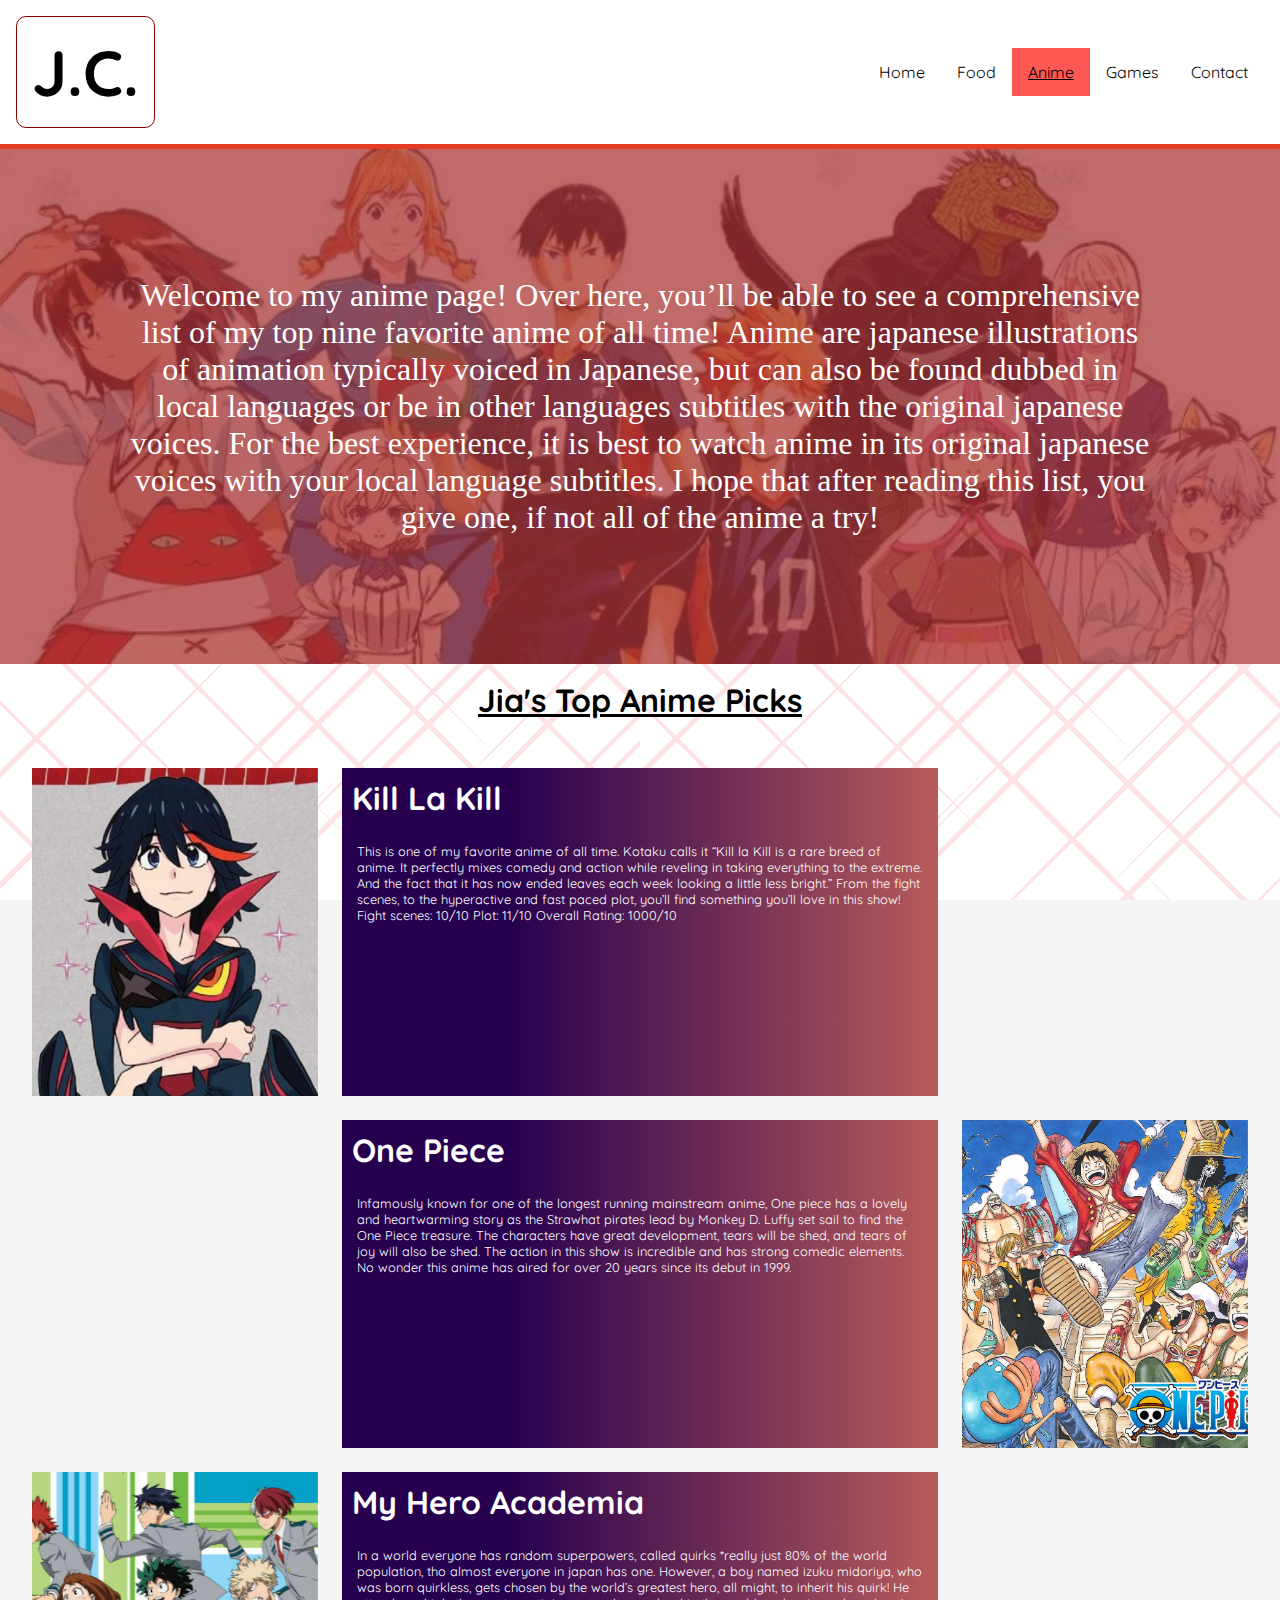
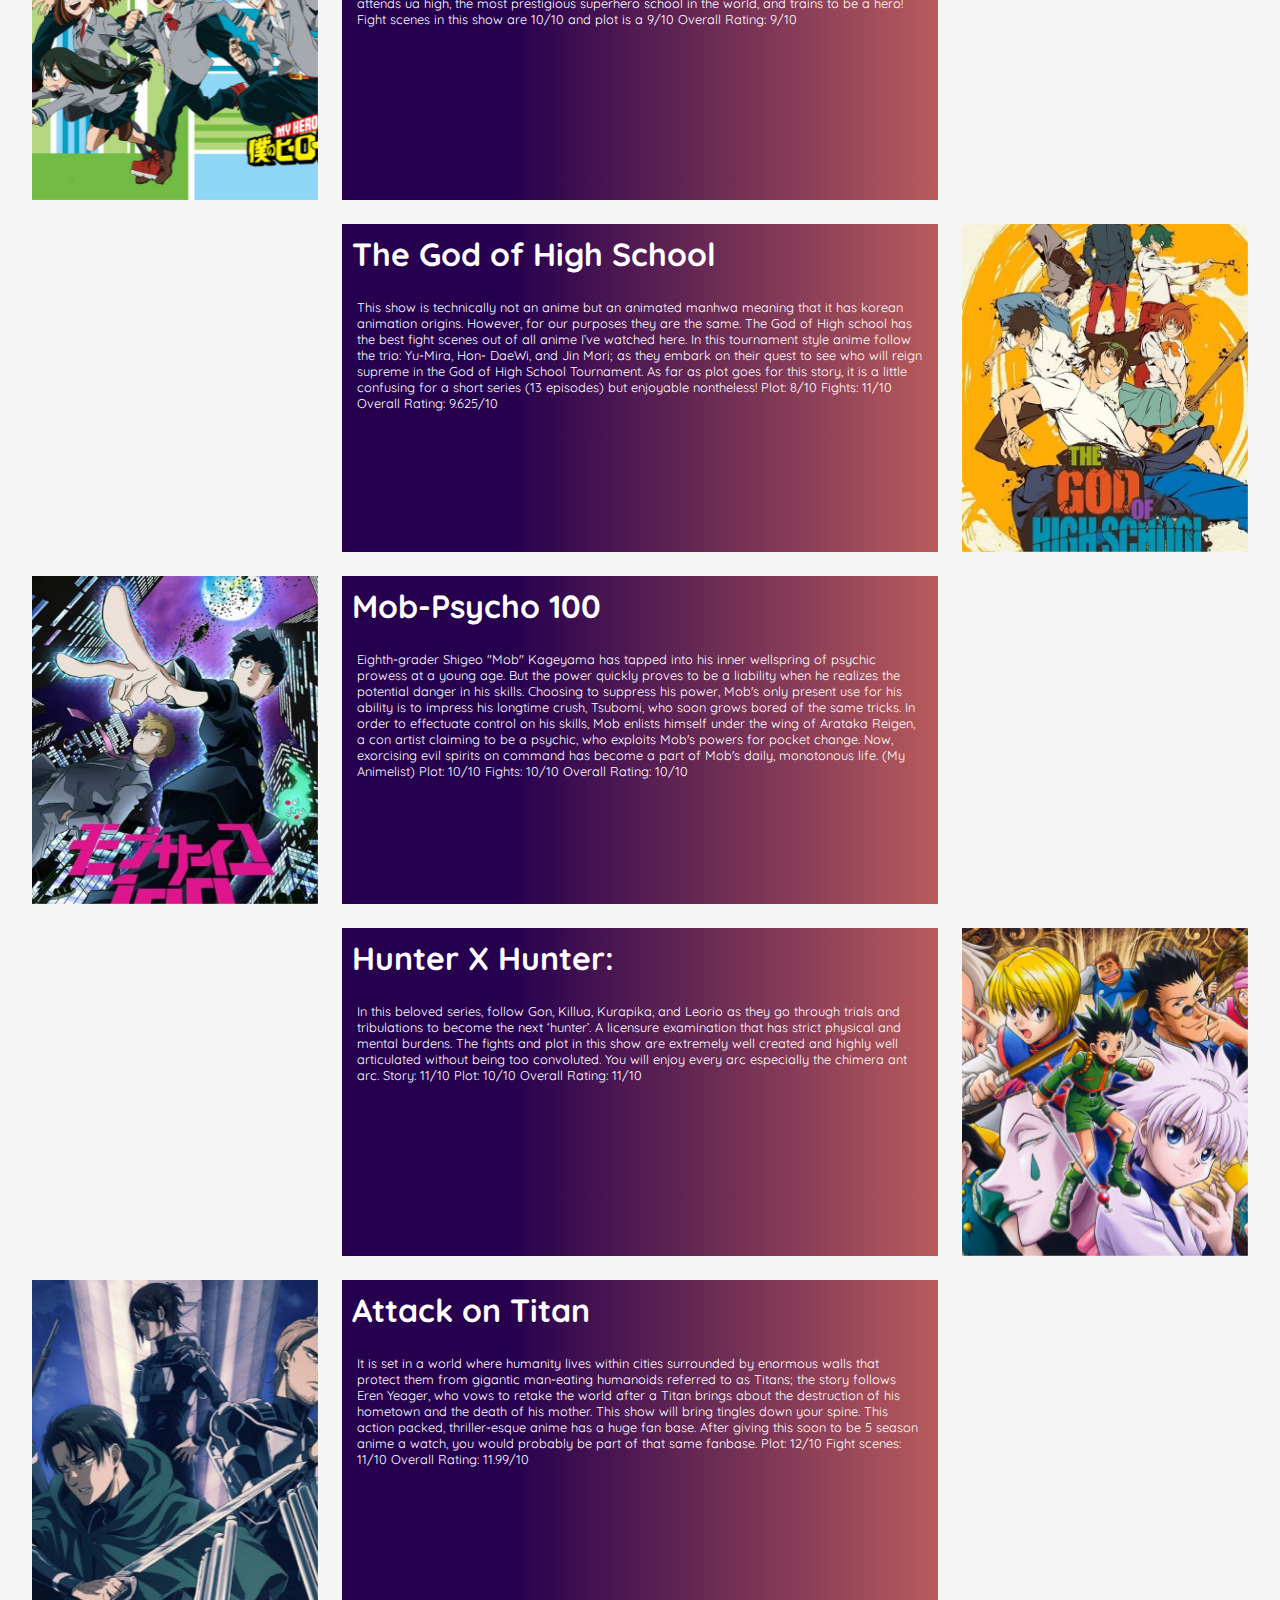
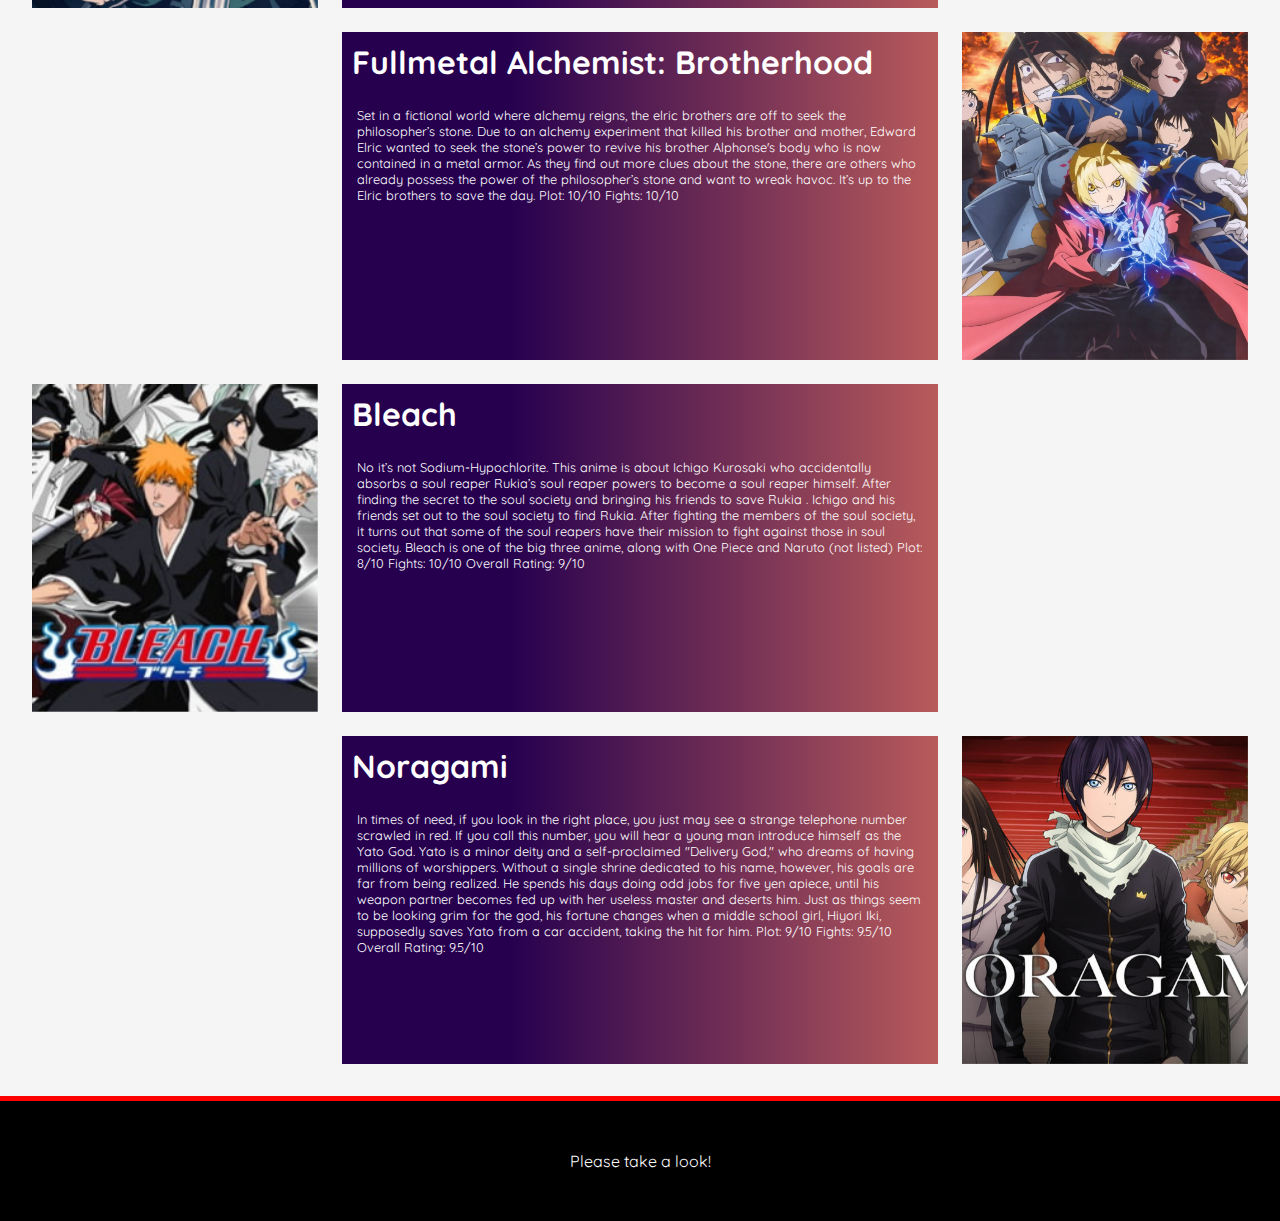
==== commit 298b48f1: "Add files via upload" ====
--- a/anime.html
+++ b/anime.html
@@ -1,6 +1,15 @@
 <!DOCTYPE html> 
 <html lang="en">
 <head>
+<!-- Global site tag (gtag.js) - Google Analytics -->
+<script async src="https://www.googletagmanager.com/gtag/js?id=G-TV46QF41Q3"></script>
+<script>
+  window.dataLayer = window.dataLayer || [];
+  function gtag(){dataLayer.push(arguments);}
+  gtag('js', new Date());
+
+  gtag('config', 'G-TV46QF41Q3');
+</script>   
     <meta charset="UTF-8">
     <link href="styling.css" type="text/css" rel="stylesheet"/>
     <meta name="viewport" content="width=device-width, initial-scale=1.0">
@@ -229,7 +238,7 @@
 </div>
 
 <footer>
-    <p>Where are the subtitles</p>
+    <p>Please take a look!</p>
 </footer>
 
 </body>
